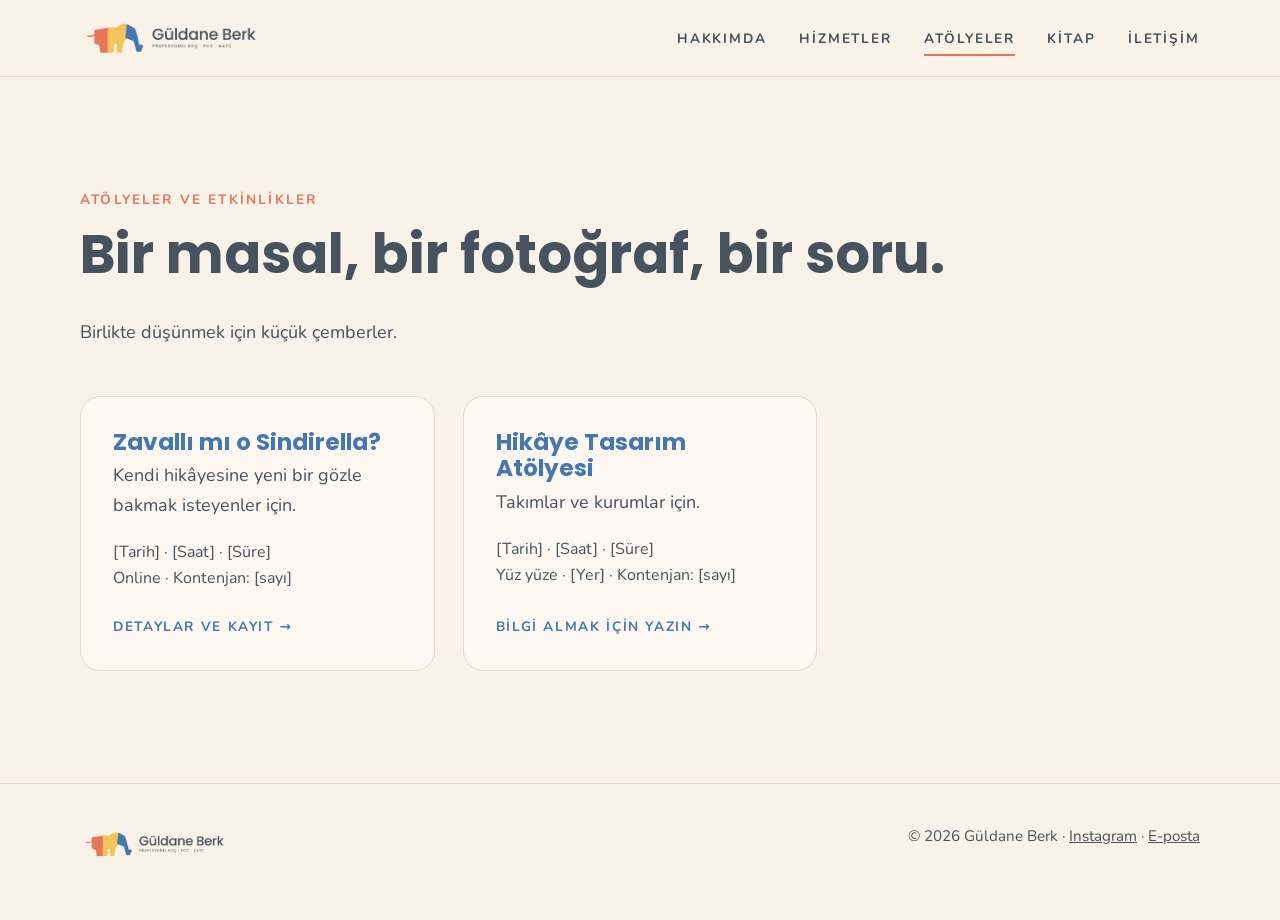
==== atolyeler/index.html @ 50db598b "İlk sürüm: ana sayfa, menü, Atölyeler ve örnek etkinlik sayfası Co-Authored-By: Claude Opus 5.5 <nor" ====
<!DOCTYPE html>
<html lang="tr">
<head>
  <meta charset="utf-8">
  <meta name="viewport" content="width=device-width, initial-scale=1">
  <title>Atölyeler ve Etkinlikler · Güldane Berk</title>
  <meta name="description" content="Güldane Berk'in atölyeleri ve etkinlikleri: bir masal, bir fotoğraf, bir soru. Birlikte düşünmek için küçük çemberler.">
  <link rel="icon" type="image/png" href="../assets/img/fil.png">
  <link rel="stylesheet" href="../assets/css/site.css">
</head>
<body>

<header class="ust">
  <div class="kap">
    <a class="logo" href="../" aria-label="Güldane Berk ana sayfa"><img src="../assets/img/logo-yatay.png" alt="Güldane Berk"></a>
    <button class="menu-dugme" aria-expanded="false" aria-controls="menu" aria-label="Menü"><span></span><span></span><span></span></button>
    <ul class="menu" id="menu">
      <li><a href="../#hakkimda">Hakkımda</a></li>
      <li><a href="../#hizmetler">Hizmetler</a></li>
      <li><a href="./" aria-current="page">Atölyeler</a></li>
      <li><a href="../#kitap">Kitap</a></li>
      <li><a href="../#iletisim">İletişim</a></li>
    </ul>
  </div>
</header>

<main>
  <section>
    <div class="kap">
      <p class="etiket">Atölyeler ve Etkinlikler</p>
      <h2>Bir masal, bir fotoğraf, bir soru.</h2>
      <p>Birlikte düşünmek için küçük çemberler.</p>

      <!--
        YENİ ETKİNLİK: aşağıdaki <article> bloğunu kopyalayın, bilgileri değiştirin.
        Etkinlik sayfası için: atolyeler/zavalli-mi-o-sindirella/ klasörünü kopyalayıp yeniden adlandırın.
        Geçmiş etkinlikleri listeden çıkarın ya da sayfanın en altına taşıyın.
      -->
      <div class="kartlar">

        <!-- ÖRNEK 1 -->
        <article class="kart">
          <h3>Zavallı mı o Sindirella?</h3>
          <p class="kimler">Kendi hikâyesine yeni bir gözle bakmak isteyenler için.</p>
          <p class="detay">
            <span>[Tarih] · [Saat] · [Süre]</span>
            <span>Online · Kontenjan: [sayı]</span>
          </p>
          <a class="ileri" href="zavalli-mi-o-sindirella/">Detaylar ve kayıt →</a>
        </article>

        <!-- ÖRNEK 2 -->
        <article class="kart">
          <h3>Hikâye Tasarım Atölyesi</h3>
          <p class="kimler">Takımlar ve kurumlar için.</p>
          <p class="detay">
            <span>[Tarih] · [Saat] · [Süre]</span>
            <span>Yüz yüze · [Yer] · Kontenjan: [sayı]</span>
          </p>
          <a class="ileri" href="https://ig.me/m/guldaneberk">Bilgi almak için yazın →</a>
        </article>

      </div>
    </div>
  </section>
</main>

<footer class="alt-bilgi">
  <div class="kap">
    <img src="../assets/img/logo-yatay.png" alt="Güldane Berk">
    <p>© 2026 Güldane Berk · <a href="https://instagram.com/guldaneberk">Instagram</a> · <a href="mailto:guldaneberk@gmail.com">E-posta</a></p>
  </div>
</footer>

<script src="../assets/js/menu.js"></script>
</body>
</html>
---- assets/css/site.css ----
/* guldaneberk.com — Sıcak Düzen */

@font-face { font-family: "Poppins"; src: url("../fonts/poppins-regular.woff") format("woff"); font-weight: 400; font-display: swap; }
@font-face { font-family: "Poppins"; src: url("../fonts/poppins-medium.woff") format("woff"); font-weight: 500; font-display: swap; }
@font-face { font-family: "Poppins"; src: url("../fonts/poppins-semibold.woff") format("woff"); font-weight: 600; font-display: swap; }
@font-face { font-family: "Poppins"; src: url("../fonts/poppins-bold.woff") format("woff"); font-weight: 700; font-display: swap; }
@font-face { font-family: "Caveat"; src: url("../fonts/caveat.woff") format("woff"); font-weight: 400 700; font-display: swap; }
@font-face { font-family: "Nunito"; src: url("../fonts/nunito.woff") format("woff"); font-weight: 200 1000; font-style: normal; font-display: swap; }
@font-face { font-family: "Nunito"; src: url("../fonts/nunito-italic.woff") format("woff"); font-weight: 200 1000; font-style: italic; font-display: swap; }

:root {
  --gok: #4577B0;      /* Gök Mavisi — ana renk */
  --mercan: #E4775A;   /* Mercan — vurgu */
  --gunes: #F2C45E;    /* Güneş — ikinci vurgu */
  --murekkep: #46525E; /* Mürekkep Gri — bütün metinler */
  --kum: #E6DACA;      /* Kum — çizgi, çerçeve */
  --kagit: #F8F2E8;    /* Defter Kâğıdı — zemin */
  --kart: #FCF8F1;     /* Açık kart */
  --genislik: 1120px;
  --baslik: "Poppins", system-ui, sans-serif;
  --elyazisi: "Caveat", cursive;
  --govde: "Nunito", system-ui, sans-serif;
}

* { box-sizing: border-box; }
html { scroll-behavior: smooth; scroll-padding-top: 88px; }
body {
  margin: 0;
  background: var(--kagit);
  color: var(--murekkep);
  font-family: var(--govde);
  font-size: 1.125rem;
  line-height: 1.65;
  -webkit-font-smoothing: antialiased;
}
img { max-width: 100%; display: block; }
a { color: var(--gok); }
a:focus-visible, button:focus-visible { outline: 2px solid var(--gok); outline-offset: 3px; border-radius: 4px; }

.kap { width: min(100% - 48px, var(--genislik)); margin-inline: auto; }

/* Üst menü */
.ust {
  position: sticky; top: 0; z-index: 10;
  background: rgba(248, 242, 232, 0.94);
  backdrop-filter: blur(6px);
  border-bottom: 1px solid var(--kum);
}
.ust .kap { display: flex; align-items: center; justify-content: space-between; height: 76px; }
.ust .logo img { height: 44px; width: auto; }
.menu { display: flex; gap: 32px; list-style: none; margin: 0; padding: 0; }
.menu a {
  font-family: var(--govde); font-weight: 700; font-size: 0.85rem;
  letter-spacing: 0.14em; text-transform: uppercase; text-decoration: none;
  color: var(--murekkep); padding: 6px 0; border-bottom: 2px solid transparent;
}
.menu a:hover, .menu a[aria-current="page"] { border-bottom-color: var(--mercan); }
.menu-dugme { display: none; background: none; border: 0; padding: 8px; cursor: pointer; color: var(--murekkep); }
.menu-dugme span { display: block; width: 24px; height: 2px; background: currentColor; margin: 5px 0; }

@media (max-width: 860px) {
  .menu-dugme { display: block; }
  .menu {
    display: none; position: absolute; top: 76px; left: 0; right: 0;
    flex-direction: column; gap: 0; background: var(--kagit);
    border-bottom: 1px solid var(--kum); padding: 8px 24px 20px;
  }
  .menu.acik { display: flex; }
  .menu a { display: block; padding: 14px 0; border-bottom: 1px solid var(--kum); }
}

/* Bölümler */
section { padding: 112px 0; }
section + section { border-top: 1px solid var(--kum); }
.etiket {
  font-family: var(--govde); font-weight: 700; font-size: 0.85rem;
  letter-spacing: 0.16em; text-transform: uppercase; color: var(--mercan); margin: 0 0 12px;
}
h1, h2, h3 { font-family: var(--baslik); font-weight: 700; line-height: 1.15; margin: 0; }
h2 { font-size: clamp(2.2rem, 4.5vw, 3.4rem); margin-bottom: 32px; }
h3 { font-size: 1.45rem; color: var(--gok); margin-bottom: 6px; }
p { margin: 0 0 1em; max-width: 68ch; }
.elyazisi { font-family: var(--elyazisi); font-weight: 700; line-height: 1.05; }

/* Giriş */
.giris { padding: 96px 0 120px; }
.giris .kap { display: grid; grid-template-columns: 1.4fr 1fr; gap: 48px; align-items: center; }
.giris h1 { font-family: var(--elyazisi); font-size: clamp(3.4rem, 8vw, 6.2rem); margin-bottom: 28px; }
.giris .alt { font-size: 1.35rem; max-width: 34ch; margin-bottom: 40px; }
.giris .fil { justify-self: end; width: min(100%, 340px); }
@media (max-width: 760px) {
  .giris .kap { grid-template-columns: 1fr; }
  .giris .fil { justify-self: start; width: 200px; order: -1; }
}

.dugme {
  display: inline-block; background: var(--gok); color: var(--kart);
  font-weight: 700; font-size: 0.95rem; letter-spacing: 0.14em; text-transform: uppercase;
  text-decoration: none; padding: 18px 34px; border-radius: 999px;
  transition: background 0.15s ease;
}
.dugme:hover { background: #3A6699; }
.dugme.ikincil { background: transparent; color: var(--gok); box-shadow: inset 0 0 0 2px var(--gok); }
.dugme.ikincil:hover { background: var(--gok); color: var(--kart); }
.dugmeler { display: flex; gap: 16px; flex-wrap: wrap; }

/* Hakkımda */
.hakkimda .kap { display: grid; grid-template-columns: 1fr auto; gap: 48px; }
.hakkimda .fil-kucuk { width: 160px; }
.hakkimda .govde p { font-size: 1.25rem; }
.unvan { font-style: italic; margin-top: 28px; }
@media (max-width: 760px) { .hakkimda .kap { grid-template-columns: 1fr; } .hakkimda .fil-kucuk { display: none; } }

/* Hizmetler */
.liste { list-style: none; margin: 0; padding: 0; border-top: 1px solid var(--kum); }
.liste li { padding: 24px 0; border-bottom: 1px solid var(--kum); }
.liste p { margin: 0; }
.liste-alt { margin-top: 40px; font-size: 1.25rem; }

/* Kitap */
.alinti { font-style: italic; font-size: 1.6rem; margin-bottom: 16px; }

/* İletişim */
.iletisim h2 { font-family: var(--elyazisi); font-size: clamp(3rem, 6vw, 4.6rem); }
.iletisim .bilgi { margin-top: 32px; font-size: 1.2rem; }

/* Atölyeler */
.kartlar { display: grid; grid-template-columns: repeat(auto-fill, minmax(320px, 1fr)); gap: 28px; margin-top: 48px; }
.kart {
  background: var(--kart); border: 1px solid var(--kum); border-radius: 20px;
  padding: 32px; display: flex; flex-direction: column;
}
.kart .kimler { margin-bottom: 18px; }
.kart .detay { font-size: 1rem; margin: 0; }
.kart .detay span { display: block; }
.kart .ileri { margin-top: auto; padding-top: 24px; font-weight: 700; letter-spacing: 0.12em; font-size: 0.85rem; text-transform: uppercase; text-decoration: none; }
.kart .ileri:hover { text-decoration: underline; }

/* Etkinlik sayfası */
.etkinlik h1 { font-size: clamp(2.4rem, 5vw, 3.8rem); margin-bottom: 28px; }
.kazanim { padding-left: 1.2em; margin: 0 0 32px; }
.kazanim li { margin-bottom: 6px; }
.bilgi-kutu {
  background: var(--kart); border: 1px solid var(--kum); border-radius: 20px;
  padding: 28px 32px; margin: 32px 0 40px; display: grid;
  grid-template-columns: repeat(auto-fit, minmax(180px, 1fr)); gap: 20px;
}
.bilgi-kutu dt { font-weight: 700; font-size: 0.8rem; letter-spacing: 0.14em; text-transform: uppercase; color: var(--mercan); }
.bilgi-kutu dd { margin: 4px 0 0; }
.geri { display: inline-block; margin-bottom: 32px; font-weight: 700; text-decoration: none; font-size: 0.95rem; }
.taslak-uyari {
  background: var(--gunes); color: var(--murekkep); text-align: center;
  font-size: 0.9rem; font-weight: 700; padding: 8px 16px;
}

/* Alt bilgi */
.alt-bilgi { border-top: 1px solid var(--kum); padding: 40px 0 56px; font-size: 0.95rem; }
.alt-bilgi .kap { display: flex; justify-content: space-between; align-items: center; gap: 24px; flex-wrap: wrap; }
.alt-bilgi img { height: 36px; width: auto; }
.alt-bilgi a { color: var(--murekkep); }
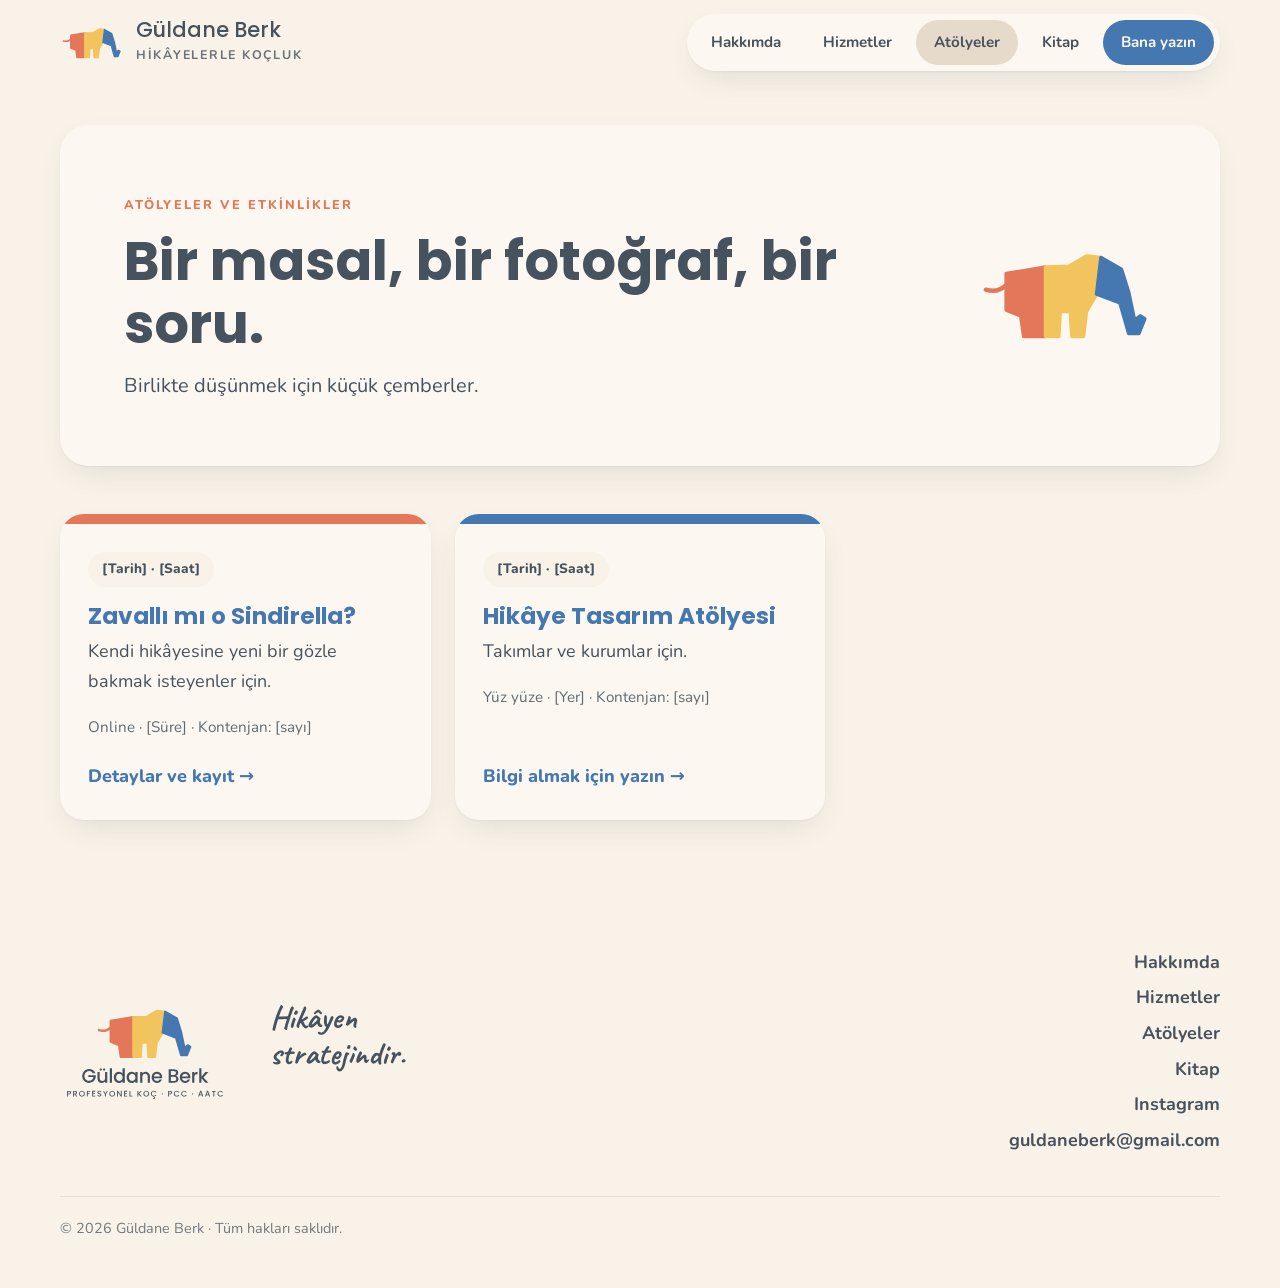
==== commit 739a3eef: "Yeni tasarım: kartlar ve renkli alanlar, gerçek logolar, okunur üst menü Co-Authored-By: Claude Opus" ====
--- a/atolyeler/index.html
+++ b/atolyeler/index.html
@@ -5,60 +5,74 @@
   <meta name="viewport" content="width=device-width, initial-scale=1">
   <title>Atölyeler ve Etkinlikler · Güldane Berk</title>
   <meta name="description" content="Güldane Berk'in atölyeleri ve etkinlikleri: bir masal, bir fotoğraf, bir soru. Birlikte düşünmek için küçük çemberler.">
-  <link rel="icon" type="image/png" href="../assets/img/fil.png">
+  <meta name="theme-color" content="#F8F2E8">
+  <link rel="icon" type="image/svg+xml" href="../assets/img/monogram.svg">
+  <link rel="icon" type="image/png" href="../assets/img/favicon.png">
+  <link rel="apple-touch-icon" href="../assets/img/apple-touch-icon.png">
   <link rel="stylesheet" href="../assets/css/site.css">
 </head>
 <body>
-
 <header class="ust">
   <div class="kap">
-    <a class="logo" href="../" aria-label="Güldane Berk ana sayfa"><img src="../assets/img/logo-yatay.png" alt="Güldane Berk"></a>
-    <button class="menu-dugme" aria-expanded="false" aria-controls="menu" aria-label="Menü"><span></span><span></span><span></span></button>
+    <a class="marka" href="../" aria-label="Güldane Berk ana sayfa">
+      <img src="../assets/img/fil.svg" alt="" width="64" height="36">
+      <span><span class="marka-ad">Güldane Berk</span><span class="marka-alt">Hikâyelerle Koçluk</span></span>
+    </a>
+    <button class="menu-dugme" aria-expanded="false" aria-controls="menu" aria-label="Menüyü aç"><span></span><span></span><span></span></button>
     <ul class="menu" id="menu">
       <li><a href="../#hakkimda">Hakkımda</a></li>
       <li><a href="../#hizmetler">Hizmetler</a></li>
-      <li><a href="./" aria-current="page">Atölyeler</a></li>
+      <li><a href="../atolyeler/" aria-current="page">Atölyeler</a></li>
       <li><a href="../#kitap">Kitap</a></li>
-      <li><a href="../#iletisim">İletişim</a></li>
+      <li><a class="yaz" href="../#iletisim">Bana yazın</a></li>
     </ul>
   </div>
 </header>
 
 <main>
-  <section>
+  <section class="sayfa-ust">
     <div class="kap">
-      <p class="etiket">Atölyeler ve Etkinlikler</p>
-      <h2>Bir masal, bir fotoğraf, bir soru.</h2>
-      <p>Birlikte düşünmek için küçük çemberler.</p>
+      <div class="panel">
+        <div>
+          <p class="etiket">Atölyeler ve Etkinlikler</p>
+          <h1>Bir masal, bir fotoğraf, bir soru.</h1>
+          <p class="giris-metni" style="margin:0">Birlikte düşünmek için küçük çemberler.</p>
+        </div>
+        <img src="../assets/img/fil.svg" alt="" width="180" height="101">
+      </div>
+    </div>
+  </section>
 
+  <section style="padding-top:24px">
+    <div class="kap">
       <!--
-        YENİ ETKİNLİK: aşağıdaki <article> bloğunu kopyalayın, bilgileri değiştirin.
-        Etkinlik sayfası için: atolyeler/zavalli-mi-o-sindirella/ klasörünü kopyalayıp yeniden adlandırın.
-        Geçmiş etkinlikleri listeden çıkarın ya da sayfanın en altına taşıyın.
+        YENİ ETKİNLİK: bir <a class="kart"> bloğunu kopyalayın ve bilgileri değiştirin.
+        Etkinlik sayfası için atolyeler/zavalli-mi-o-sindirella/ klasörünü kopyalayıp yeniden adlandırın.
+        Bant rengi: kart-bant (mercan), kart-bant gok, kart-bant gunes.
       -->
       <div class="kartlar">
 
-        <!-- ÖRNEK 1 -->
-        <article class="kart">
-          <h3>Zavallı mı o Sindirella?</h3>
-          <p class="kimler">Kendi hikâyesine yeni bir gözle bakmak isteyenler için.</p>
-          <p class="detay">
-            <span>[Tarih] · [Saat] · [Süre]</span>
-            <span>Online · Kontenjan: [sayı]</span>
-          </p>
-          <a class="ileri" href="zavalli-mi-o-sindirella/">Detaylar ve kayıt →</a>
-        </article>
+        <a class="kart" href="zavalli-mi-o-sindirella/">
+          <div class="kart-bant"></div>
+          <div class="kart-ic">
+            <span class="tarih-rozet">[Tarih] · [Saat]</span>
+            <h3>Zavallı mı o Sindirella?</h3>
+            <p class="kimler">Kendi hikâyesine yeni bir gözle bakmak isteyenler için.</p>
+            <p class="bicim">Online · [Süre] · Kontenjan: [sayı]</p>
+            <span class="ileri">Detaylar ve kayıt →</span>
+          </div>
+        </a>
 
-        <!-- ÖRNEK 2 -->
-        <article class="kart">
-          <h3>Hikâye Tasarım Atölyesi</h3>
-          <p class="kimler">Takımlar ve kurumlar için.</p>
-          <p class="detay">
-            <span>[Tarih] · [Saat] · [Süre]</span>
-            <span>Yüz yüze · [Yer] · Kontenjan: [sayı]</span>
-          </p>
-          <a class="ileri" href="https://ig.me/m/guldaneberk">Bilgi almak için yazın →</a>
-        </article>
+        <a class="kart" href="https://ig.me/m/guldaneberk">
+          <div class="kart-bant gok"></div>
+          <div class="kart-ic">
+            <span class="tarih-rozet">[Tarih] · [Saat]</span>
+            <h3>Hikâye Tasarım Atölyesi</h3>
+            <p class="kimler">Takımlar ve kurumlar için.</p>
+            <p class="bicim">Yüz yüze · [Yer] · Kontenjan: [sayı]</p>
+            <span class="ileri">Bilgi almak için yazın →</span>
+          </div>
+        </a>
 
       </div>
     </div>
@@ -67,8 +81,17 @@
 
 <footer class="alt-bilgi">
   <div class="kap">
-    <img src="../assets/img/logo-yatay.png" alt="Güldane Berk">
-    <p>© 2026 Güldane Berk · <a href="https://instagram.com/guldaneberk">Instagram</a> · <a href="mailto:guldaneberk@gmail.com">E-posta</a></p>
+    <img class="logo-dikey" src="../assets/img/logo-dikey.svg" alt="Güldane Berk · Profesyonel Koç · PCC · AATC" width="170" height="102">
+    <p class="slogan">Hikâyen<br>stratejindir.</p>
+    <nav aria-label="Alt menü">
+      <a href="../#hakkimda">Hakkımda</a>
+      <a href="../#hizmetler">Hizmetler</a>
+      <a href="../atolyeler/">Atölyeler</a>
+      <a href="../#kitap">Kitap</a>
+      <a href="https://instagram.com/guldaneberk">Instagram</a>
+      <a href="mailto:guldaneberk@gmail.com">guldaneberk@gmail.com</a>
+    </nav>
+    <p class="telif">© 2026 Güldane Berk · Tüm hakları saklıdır.</p>
   </div>
 </footer>
 
--- a/assets/css/site.css
+++ b/assets/css/site.css
@@ -10,151 +10,209 @@
 
 :root {
   --gok: #4577B0;      /* Gök Mavisi — ana renk */
+  --gok-koyu: #3A6699;
   --mercan: #E4775A;   /* Mercan — vurgu */
   --gunes: #F2C45E;    /* Güneş — ikinci vurgu */
   --murekkep: #46525E; /* Mürekkep Gri — bütün metinler */
-  --kum: #E6DACA;      /* Kum — çizgi, çerçeve */
+  --kum: #E6DACA;      /* Kum — çerçeve, ikincil zemin */
   --kagit: #F8F2E8;    /* Defter Kâğıdı — zemin */
   --kart: #FCF8F1;     /* Açık kart */
-  --genislik: 1120px;
+  --genislik: 1160px;
+  --yuvarlak: 28px;
+  --golge: 0 1px 2px rgba(70, 82, 94, 0.06), 0 12px 32px -12px rgba(70, 82, 94, 0.18);
   --baslik: "Poppins", system-ui, sans-serif;
   --elyazisi: "Caveat", cursive;
   --govde: "Nunito", system-ui, sans-serif;
 }
 
 * { box-sizing: border-box; }
-html { scroll-behavior: smooth; scroll-padding-top: 88px; }
+html { scroll-behavior: smooth; scroll-padding-top: 96px; }
 body {
-  margin: 0;
-  background: var(--kagit);
-  color: var(--murekkep);
-  font-family: var(--govde);
-  font-size: 1.125rem;
-  line-height: 1.65;
+  margin: 0; background: var(--kagit); color: var(--murekkep);
+  font-family: var(--govde); font-size: 1.125rem; line-height: 1.65;
   -webkit-font-smoothing: antialiased;
 }
 img { max-width: 100%; display: block; }
 a { color: var(--gok); }
-a:focus-visible, button:focus-visible { outline: 2px solid var(--gok); outline-offset: 3px; border-radius: 4px; }
+a:focus-visible, button:focus-visible { outline: 2px solid var(--gok); outline-offset: 3px; border-radius: 6px; }
+p { margin: 0 0 1em; }
+h1, h2, h3 { font-family: var(--baslik); font-weight: 700; line-height: 1.15; margin: 0; }
 
 .kap { width: min(100% - 48px, var(--genislik)); margin-inline: auto; }
 
-/* Üst menü */
-.ust {
-  position: sticky; top: 0; z-index: 10;
-  background: rgba(248, 242, 232, 0.94);
-  backdrop-filter: blur(6px);
-  border-bottom: 1px solid var(--kum);
-}
-.ust .kap { display: flex; align-items: center; justify-content: space-between; height: 76px; }
-.ust .logo img { height: 44px; width: auto; }
-.menu { display: flex; gap: 32px; list-style: none; margin: 0; padding: 0; }
+/* ───────── Üst menü ───────── */
+.ust { position: sticky; top: 0; z-index: 20; padding: 14px 0; background: var(--kagit); transition: box-shadow .2s; }
+.ust.golgeli { box-shadow: 0 6px 24px -14px rgba(70, 82, 94, 0.35); }
+.ust .kap { display: flex; align-items: center; justify-content: space-between; gap: 24px; }
+.marka { display: flex; align-items: center; gap: 12px; text-decoration: none; color: var(--murekkep); }
+.marka img { width: 64px; height: auto; }
+.marka-ad { font-family: var(--baslik); font-weight: 500; font-size: 1.3rem; line-height: 1.1; display: block; }
+.marka-alt { font-size: 0.78rem; font-weight: 700; letter-spacing: 0.14em; text-transform: uppercase; opacity: .8; display: block; margin-top: 3px; }
+
+.menu { display: flex; align-items: center; gap: 6px; list-style: none; margin: 0; padding: 6px; background: var(--kart); border-radius: 999px; box-shadow: var(--golge); }
 .menu a {
-  font-family: var(--govde); font-weight: 700; font-size: 0.85rem;
-  letter-spacing: 0.14em; text-transform: uppercase; text-decoration: none;
-  color: var(--murekkep); padding: 6px 0; border-bottom: 2px solid transparent;
-}
-.menu a:hover, .menu a[aria-current="page"] { border-bottom-color: var(--mercan); }
-.menu-dugme { display: none; background: none; border: 0; padding: 8px; cursor: pointer; color: var(--murekkep); }
-.menu-dugme span { display: block; width: 24px; height: 2px; background: currentColor; margin: 5px 0; }
-
-@media (max-width: 860px) {
+  display: block; padding: 10px 18px; border-radius: 999px;
+  font-weight: 700; font-size: 0.95rem; text-decoration: none; color: var(--murekkep);
+}
+.menu a:hover { background: var(--kagit); }
+.menu a[aria-current="page"] { background: var(--kum); }
+.menu a.yaz { background: var(--gok); color: var(--kart); }
+.menu a.yaz:hover { background: var(--gok-koyu); }
+.menu-dugme { display: none; background: var(--kart); border: 0; border-radius: 999px; padding: 12px 14px; cursor: pointer; color: var(--murekkep); box-shadow: var(--golge); }
+.menu-dugme span { display: block; width: 22px; height: 2px; background: currentColor; margin: 4px 0; border-radius: 2px; }
+
+@media (max-width: 920px) {
   .menu-dugme { display: block; }
   .menu {
-    display: none; position: absolute; top: 76px; left: 0; right: 0;
-    flex-direction: column; gap: 0; background: var(--kagit);
-    border-bottom: 1px solid var(--kum); padding: 8px 24px 20px;
+    display: none; position: absolute; top: calc(100% + 4px); left: 16px; right: 16px;
+    flex-direction: column; align-items: stretch; border-radius: 22px; padding: 10px;
   }
   .menu.acik { display: flex; }
-  .menu a { display: block; padding: 14px 0; border-bottom: 1px solid var(--kum); }
-}
-
-/* Bölümler */
-section { padding: 112px 0; }
-section + section { border-top: 1px solid var(--kum); }
+  .menu a { padding: 14px 18px; font-size: 1.05rem; }
+  .marka-alt { display: none; }
+}
+
+/* ───────── Ortak ───────── */
+section { padding: 72px 0; }
 .etiket {
-  font-family: var(--govde); font-weight: 700; font-size: 0.85rem;
-  letter-spacing: 0.16em; text-transform: uppercase; color: var(--mercan); margin: 0 0 12px;
-}
-h1, h2, h3 { font-family: var(--baslik); font-weight: 700; line-height: 1.15; margin: 0; }
-h2 { font-size: clamp(2.2rem, 4.5vw, 3.4rem); margin-bottom: 32px; }
-h3 { font-size: 1.45rem; color: var(--gok); margin-bottom: 6px; }
-p { margin: 0 0 1em; max-width: 68ch; }
-.elyazisi { font-family: var(--elyazisi); font-weight: 700; line-height: 1.05; }
-
-/* Giriş */
-.giris { padding: 96px 0 120px; }
-.giris .kap { display: grid; grid-template-columns: 1.4fr 1fr; gap: 48px; align-items: center; }
-.giris h1 { font-family: var(--elyazisi); font-size: clamp(3.4rem, 8vw, 6.2rem); margin-bottom: 28px; }
-.giris .alt { font-size: 1.35rem; max-width: 34ch; margin-bottom: 40px; }
-.giris .fil { justify-self: end; width: min(100%, 340px); }
-@media (max-width: 760px) {
-  .giris .kap { grid-template-columns: 1fr; }
-  .giris .fil { justify-self: start; width: 200px; order: -1; }
-}
+  display: inline-block; font-weight: 800; font-size: 0.8rem; letter-spacing: 0.16em; text-transform: uppercase;
+  color: var(--mercan); margin: 0 0 14px;
+}
+.bolum-baslik { font-size: clamp(2rem, 4.2vw, 3rem); margin-bottom: 16px; }
+.giris-metni { font-size: 1.25rem; max-width: 46ch; margin-bottom: 40px; }
 
 .dugme {
-  display: inline-block; background: var(--gok); color: var(--kart);
-  font-weight: 700; font-size: 0.95rem; letter-spacing: 0.14em; text-transform: uppercase;
-  text-decoration: none; padding: 18px 34px; border-radius: 999px;
-  transition: background 0.15s ease;
-}
-.dugme:hover { background: #3A6699; }
-.dugme.ikincil { background: transparent; color: var(--gok); box-shadow: inset 0 0 0 2px var(--gok); }
+  display: inline-flex; align-items: center; gap: 10px;
+  background: var(--gok); color: var(--kart); font-weight: 800; font-size: 1rem;
+  text-decoration: none; padding: 16px 30px; border-radius: 999px; border: 2px solid var(--gok);
+  transition: background .15s, color .15s, transform .15s;
+}
+.dugme:hover { background: var(--gok-koyu); border-color: var(--gok-koyu); transform: translateY(-1px); }
+.dugme.ikincil { background: transparent; color: var(--gok); }
 .dugme.ikincil:hover { background: var(--gok); color: var(--kart); }
-.dugmeler { display: flex; gap: 16px; flex-wrap: wrap; }
-
-/* Hakkımda */
-.hakkimda .kap { display: grid; grid-template-columns: 1fr auto; gap: 48px; }
-.hakkimda .fil-kucuk { width: 160px; }
-.hakkimda .govde p { font-size: 1.25rem; }
-.unvan { font-style: italic; margin-top: 28px; }
-@media (max-width: 760px) { .hakkimda .kap { grid-template-columns: 1fr; } .hakkimda .fil-kucuk { display: none; } }
-
-/* Hizmetler */
-.liste { list-style: none; margin: 0; padding: 0; border-top: 1px solid var(--kum); }
-.liste li { padding: 24px 0; border-bottom: 1px solid var(--kum); }
-.liste p { margin: 0; }
-.liste-alt { margin-top: 40px; font-size: 1.25rem; }
-
-/* Kitap */
-.alinti { font-style: italic; font-size: 1.6rem; margin-bottom: 16px; }
-
-/* İletişim */
-.iletisim h2 { font-family: var(--elyazisi); font-size: clamp(3rem, 6vw, 4.6rem); }
-.iletisim .bilgi { margin-top: 32px; font-size: 1.2rem; }
-
-/* Atölyeler */
-.kartlar { display: grid; grid-template-columns: repeat(auto-fill, minmax(320px, 1fr)); gap: 28px; margin-top: 48px; }
+.dugme.beyaz { background: var(--kart); color: var(--gok); border-color: var(--kart); }
+.dugme.beyaz:hover { background: var(--kagit); }
+.dugmeler { display: flex; gap: 14px; flex-wrap: wrap; }
+
+.panel { background: var(--kart); border-radius: var(--yuvarlak); box-shadow: var(--golge); padding: clamp(32px, 5vw, 64px); }
+
+/* ───────── Giriş ───────── */
+.giris { padding: 40px 0 72px; }
+.giris .panel {
+  display: grid; grid-template-columns: 1.25fr 1fr; align-items: center; gap: 40px;
+  background: var(--kart);
+}
+.giris h1 { font-family: var(--elyazisi); font-size: clamp(3.6rem, 8vw, 6.4rem); line-height: 0.95; margin-bottom: 24px; }
+.giris .alt { font-size: 1.3rem; max-width: 30ch; margin-bottom: 36px; }
+.giris .unvan-satiri { margin-top: 36px; font-size: 0.85rem; font-weight: 800; letter-spacing: 0.14em; text-transform: uppercase; opacity: .75; }
+.fil-sahne { position: relative; aspect-ratio: 1; display: grid; place-items: center; }
+.fil-sahne::before { content: ""; position: absolute; inset: 4%; background: var(--kum); border-radius: 50%; }
+.fil-sahne::after { content: ""; position: absolute; width: 18%; aspect-ratio: 1; top: 8%; right: 8%; background: var(--gunes); border-radius: 50%; }
+.fil-sahne img { position: relative; width: 78%; }
+@media (max-width: 820px) {
+  .giris .panel { grid-template-columns: 1fr; }
+  .fil-sahne { max-width: 280px; order: -1; }
+}
+
+/* ───────── Hakkımda ───────── */
+.hakkimda .icerik { display: grid; grid-template-columns: 300px 1fr; gap: clamp(32px, 6vw, 80px); align-items: center; }
+.hakkimda .monogram { width: 100%; max-width: 300px; }
+.hakkimda .metin p { font-size: 1.2rem; max-width: 58ch; }
+.hakkimda .peri {
+  font-family: var(--govde); font-style: italic; font-size: 1.3rem; border-left: 4px solid var(--mercan);
+  padding: 4px 0 4px 22px; margin: 28px 0;
+}
+.rozet { display: inline-block; background: var(--kum); border-radius: 999px; padding: 8px 18px; font-weight: 700; font-size: 0.95rem; margin: 4px 8px 4px 0; }
+@media (max-width: 760px) { .hakkimda .icerik { grid-template-columns: 1fr; } .hakkimda .monogram { max-width: 160px; } }
+
+/* ───────── Hizmetler ───────── */
+.hizmetler { background: var(--kum); border-radius: var(--yuvarlak); }
+.hizmetler-dis { padding: 24px 0; }
+.izgara { display: grid; grid-template-columns: repeat(3, 1fr); gap: 20px; }
+@media (max-width: 960px) { .izgara { grid-template-columns: repeat(2, 1fr); } }
+@media (max-width: 620px) { .izgara { grid-template-columns: 1fr; } }
+.hizmet { background: var(--kart); border-radius: 22px; padding: 30px 28px; display: flex; flex-direction: column; }
+.hizmet .no { font-family: var(--baslik); font-weight: 600; color: var(--mercan); font-size: 0.95rem; margin-bottom: 18px; }
+.hizmet h3 { font-size: 1.3rem; color: var(--gok); margin-bottom: 10px; }
+.hizmet p { margin: 0; }
+.hizmet.davet { background: var(--gok); color: var(--kart); justify-content: space-between; gap: 24px; }
+.hizmet.davet p { font-size: 1.3rem; font-weight: 700; line-height: 1.4; }
+
+/* ───────── Kitap ───────── */
+.kitap .icerik { display: grid; grid-template-columns: 1fr 1.2fr; gap: clamp(32px, 6vw, 80px); align-items: center; }
+.kitap-kart {
+  background: var(--gok); color: var(--kart); border-radius: 10px 24px 24px 10px; aspect-ratio: 3 / 4; max-width: 340px;
+  padding: 40px 32px; display: flex; flex-direction: column; justify-content: space-between;
+  box-shadow: inset 14px 0 0 rgba(0, 0, 0, 0.08), var(--golge);
+}
+.kitap-kart .kk-ust { font-size: 0.8rem; font-weight: 800; letter-spacing: 0.16em; text-transform: uppercase; opacity: .85; }
+.kitap-kart .kk-ad { font-family: var(--baslik); font-weight: 700; font-size: 2rem; line-height: 1.1; }
+.kitap-kart .kk-alt { font-family: var(--baslik); font-weight: 500; }
+.kitap-kart img { width: 64px; }
+.alinti { font-style: italic; font-size: clamp(1.4rem, 2.6vw, 1.9rem); line-height: 1.35; margin-bottom: 18px; }
+@media (max-width: 760px) { .kitap .icerik { grid-template-columns: 1fr; } .kitap-kart { max-width: 240px; } }
+
+/* ───────── İletişim ───────── */
+.iletisim .panel { background: var(--gok); color: var(--kart); display: grid; grid-template-columns: 1.1fr 1fr; gap: 40px; align-items: center; }
+.iletisim .etiket { color: var(--gunes); }
+.iletisim h2 { font-family: var(--elyazisi); font-size: clamp(3rem, 6vw, 4.6rem); line-height: 1; margin-bottom: 16px; }
+.iletisim p { font-size: 1.15rem; }
+.yollar { display: grid; gap: 14px; }
+.yol {
+  display: flex; align-items: center; justify-content: space-between; gap: 16px;
+  background: rgba(252, 248, 241, 0.12); border: 1px solid rgba(252, 248, 241, 0.3); border-radius: 18px;
+  padding: 20px 24px; color: var(--kart); text-decoration: none; transition: background .15s;
+}
+.yol:hover { background: rgba(252, 248, 241, 0.22); }
+.yol small { display: block; font-size: 0.78rem; font-weight: 800; letter-spacing: 0.14em; text-transform: uppercase; opacity: .85; }
+.yol strong { font-size: 1.2rem; }
+@media (max-width: 820px) { .iletisim .panel { grid-template-columns: 1fr; } }
+
+/* ───────── Atölyeler ───────── */
+.sayfa-ust { padding: 40px 0 24px; }
+.sayfa-ust .panel { display: grid; grid-template-columns: 1fr auto; gap: 32px; align-items: center; }
+.sayfa-ust h1 { font-size: clamp(2.2rem, 5vw, 3.4rem); margin-bottom: 14px; }
+.sayfa-ust .panel img { width: 180px; }
+@media (max-width: 700px) { .sayfa-ust .panel { grid-template-columns: 1fr; } .sayfa-ust .panel img { display: none; } }
+
+.kartlar { display: grid; grid-template-columns: repeat(auto-fill, minmax(330px, 1fr)); gap: 24px; }
 .kart {
-  background: var(--kart); border: 1px solid var(--kum); border-radius: 20px;
-  padding: 32px; display: flex; flex-direction: column;
-}
+  background: var(--kart); border-radius: 24px; box-shadow: var(--golge); overflow: hidden;
+  display: flex; flex-direction: column; text-decoration: none; color: var(--murekkep); transition: transform .15s;
+}
+a.kart:hover { transform: translateY(-3px); }
+.kart-bant { height: 10px; background: var(--mercan); }
+.kart-bant.gok { background: var(--gok); }
+.kart-bant.gunes { background: var(--gunes); }
+.kart-ic { padding: 28px; display: flex; flex-direction: column; flex: 1; }
+.tarih-rozet { align-self: flex-start; background: var(--kagit); border-radius: 999px; padding: 6px 14px; font-weight: 800; font-size: 0.85rem; margin-bottom: 16px; }
+.kart h3 { font-size: 1.45rem; color: var(--gok); margin-bottom: 8px; }
 .kart .kimler { margin-bottom: 18px; }
-.kart .detay { font-size: 1rem; margin: 0; }
-.kart .detay span { display: block; }
-.kart .ileri { margin-top: auto; padding-top: 24px; font-weight: 700; letter-spacing: 0.12em; font-size: 0.85rem; text-transform: uppercase; text-decoration: none; }
-.kart .ileri:hover { text-decoration: underline; }
-
-/* Etkinlik sayfası */
-.etkinlik h1 { font-size: clamp(2.4rem, 5vw, 3.8rem); margin-bottom: 28px; }
-.kazanim { padding-left: 1.2em; margin: 0 0 32px; }
-.kazanim li { margin-bottom: 6px; }
-.bilgi-kutu {
-  background: var(--kart); border: 1px solid var(--kum); border-radius: 20px;
-  padding: 28px 32px; margin: 32px 0 40px; display: grid;
-  grid-template-columns: repeat(auto-fit, minmax(180px, 1fr)); gap: 20px;
-}
-.bilgi-kutu dt { font-weight: 700; font-size: 0.8rem; letter-spacing: 0.14em; text-transform: uppercase; color: var(--mercan); }
-.bilgi-kutu dd { margin: 4px 0 0; }
-.geri { display: inline-block; margin-bottom: 32px; font-weight: 700; text-decoration: none; font-size: 0.95rem; }
-.taslak-uyari {
-  background: var(--gunes); color: var(--murekkep); text-align: center;
-  font-size: 0.9rem; font-weight: 700; padding: 8px 16px;
-}
-
-/* Alt bilgi */
-.alt-bilgi { border-top: 1px solid var(--kum); padding: 40px 0 56px; font-size: 0.95rem; }
-.alt-bilgi .kap { display: flex; justify-content: space-between; align-items: center; gap: 24px; flex-wrap: wrap; }
-.alt-bilgi img { height: 36px; width: auto; }
-.alt-bilgi a { color: var(--murekkep); }
+.kart .bicim { font-size: 0.95rem; opacity: .85; margin: 0; }
+.kart .ileri { margin-top: auto; padding-top: 22px; font-weight: 800; color: var(--gok); }
+
+/* ───────── Etkinlik sayfası ───────── */
+.etkinlik .duzen { display: grid; grid-template-columns: 1fr 360px; gap: 32px; align-items: start; }
+.etkinlik h1 { font-size: clamp(2.3rem, 5vw, 3.4rem); margin-bottom: 20px; }
+.etkinlik .panel h2 { font-size: 1.3rem; color: var(--gok); margin: 28px 0 10px; }
+.kazanim { padding-left: 1.2em; margin: 0; }
+.kazanim li { margin-bottom: 8px; }
+.bilgi-kart { position: sticky; top: 112px; }
+.bilgi-kart dl { margin: 0 0 24px; display: grid; gap: 16px; }
+.bilgi-kart dt { font-weight: 800; font-size: 0.78rem; letter-spacing: 0.14em; text-transform: uppercase; color: var(--mercan); }
+.bilgi-kart dd { margin: 2px 0 0; font-weight: 600; }
+.bilgi-kart .dugme { width: 100%; justify-content: center; }
+.geri { display: inline-block; margin: 8px 0 20px; font-weight: 800; text-decoration: none; }
+.taslak-uyari { background: var(--gunes); text-align: center; font-size: 0.9rem; font-weight: 800; padding: 8px 16px; }
+@media (max-width: 900px) { .etkinlik .duzen { grid-template-columns: 1fr; } .bilgi-kart { position: static; } }
+
+/* ───────── Alt bilgi ───────── */
+.alt-bilgi { padding: 56px 0 48px; }
+.alt-bilgi .kap { display: grid; grid-template-columns: auto 1fr auto; gap: 40px; align-items: center; }
+.alt-bilgi .logo-dikey { width: 170px; }
+.alt-bilgi .slogan { font-family: var(--elyazisi); font-weight: 700; font-size: 2rem; line-height: 1.1; }
+.alt-bilgi nav { display: grid; gap: 6px; text-align: right; }
+.alt-bilgi nav a { color: var(--murekkep); text-decoration: none; font-weight: 700; }
+.alt-bilgi nav a:hover { color: var(--gok); }
+.alt-bilgi .telif { grid-column: 1 / -1; font-size: 0.9rem; opacity: .75; border-top: 1px solid var(--kum); padding-top: 20px; margin: 0; }
+@media (max-width: 760px) { .alt-bilgi .kap { grid-template-columns: 1fr; } .alt-bilgi nav { text-align: left; } }
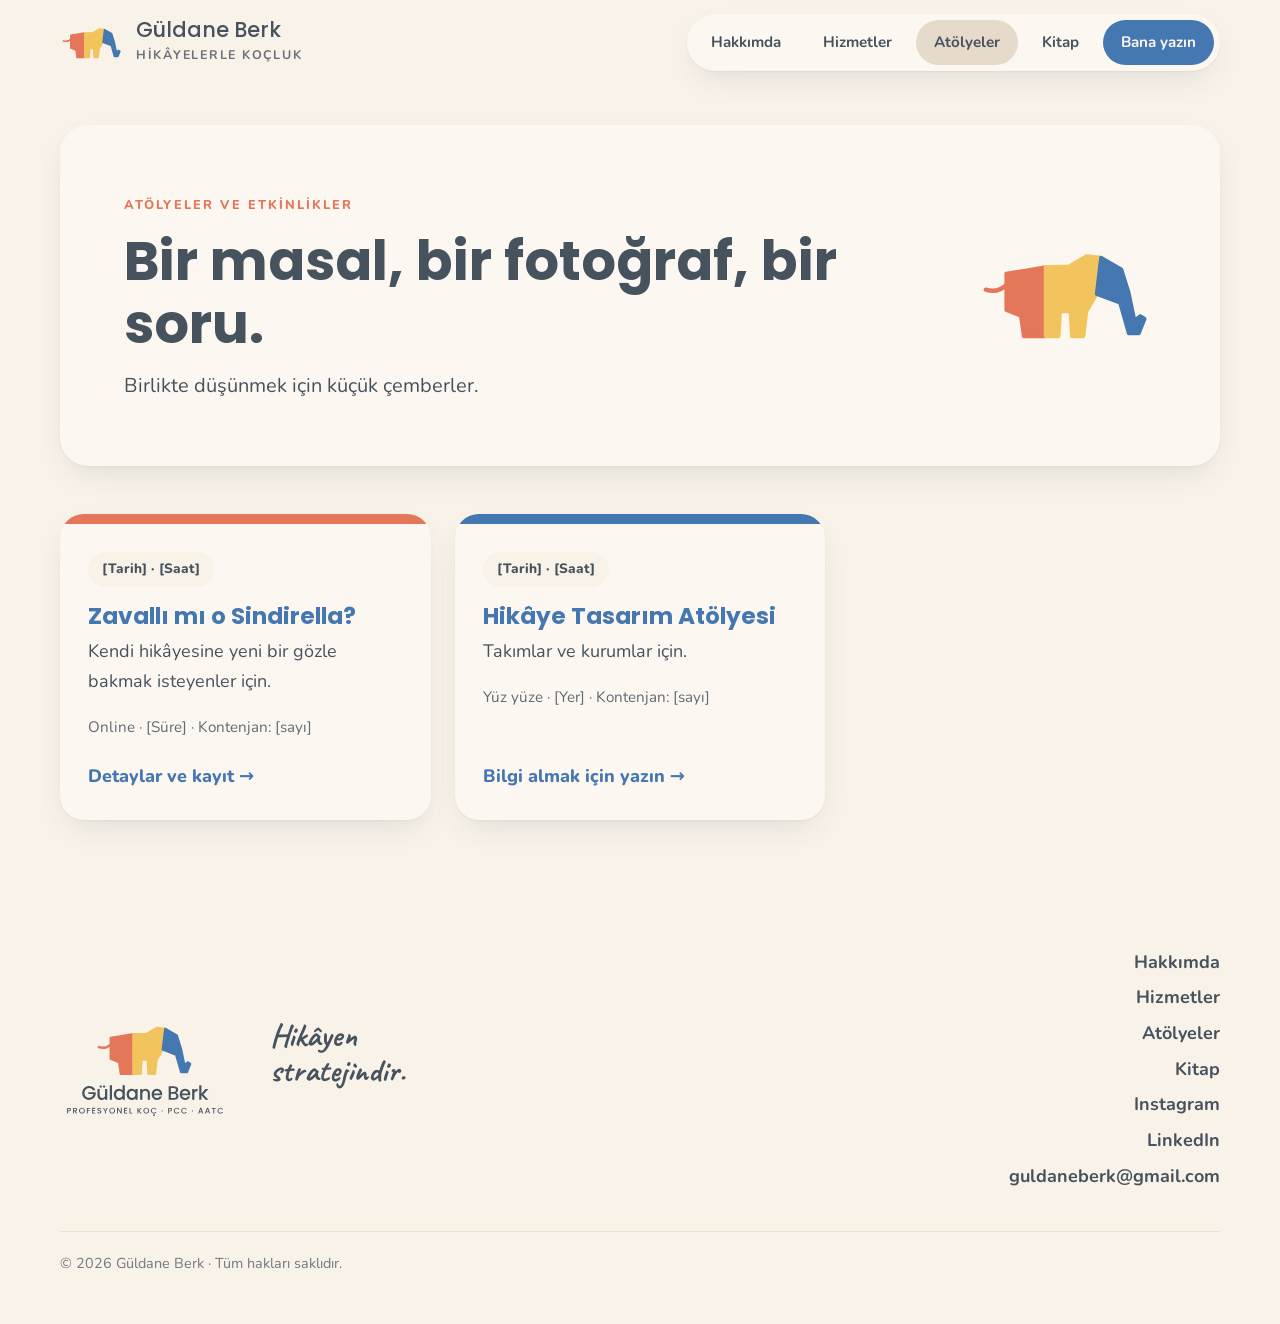
==== commit f92c428c: "İletişim ve alt bilgiye LinkedIn bağlantısı Co-Authored-By: Claude Opus 5.5 <noreply@anthropic.com> " ====
--- a/atolyeler/index.html
+++ b/atolyeler/index.html
@@ -89,6 +89,7 @@
       <a href="../atolyeler/">Atölyeler</a>
       <a href="../#kitap">Kitap</a>
       <a href="https://instagram.com/guldaneberk">Instagram</a>
+      <a href="https://www.linkedin.com/in/g%C3%BCldane-berk-pcc-aatc-b556441a4/">LinkedIn</a>
       <a href="mailto:guldaneberk@gmail.com">guldaneberk@gmail.com</a>
     </nav>
     <p class="telif">© 2026 Güldane Berk · Tüm hakları saklıdır.</p>
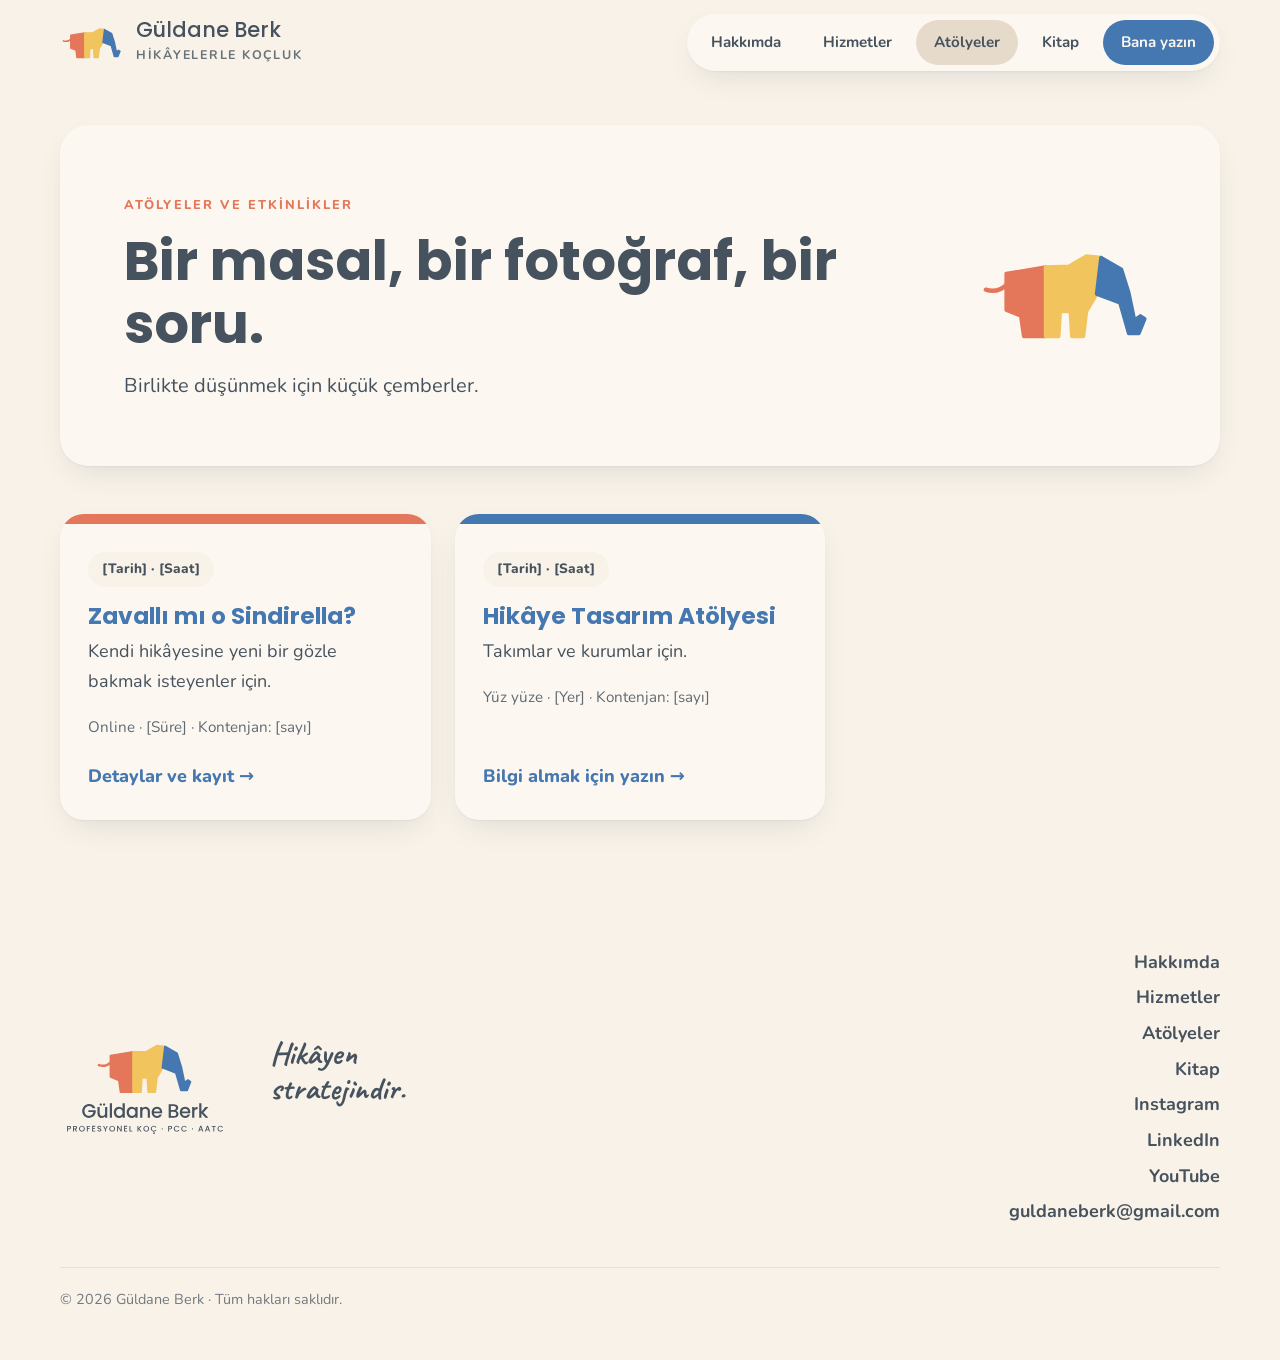
==== commit 7e9301b9: "YouTube bağlantısı eklendi (LinkedIn'in altına) Co-Authored-By: Claude Sonnet 5.5 <noreply@anthropic" ====
--- a/atolyeler/index.html
+++ b/atolyeler/index.html
@@ -90,6 +90,7 @@
       <a href="../#kitap">Kitap</a>
       <a href="https://instagram.com/guldaneberk">Instagram</a>
       <a href="https://www.linkedin.com/in/g%C3%BCldane-berk-pcc-aatc-b556441a4/">LinkedIn</a>
+      <a href="https://www.youtube.com/@guldaneberk3611">YouTube</a>
       <a href="mailto:guldaneberk@gmail.com">guldaneberk@gmail.com</a>
     </nav>
     <p class="telif">© 2026 Güldane Berk · Tüm hakları saklıdır.</p>
